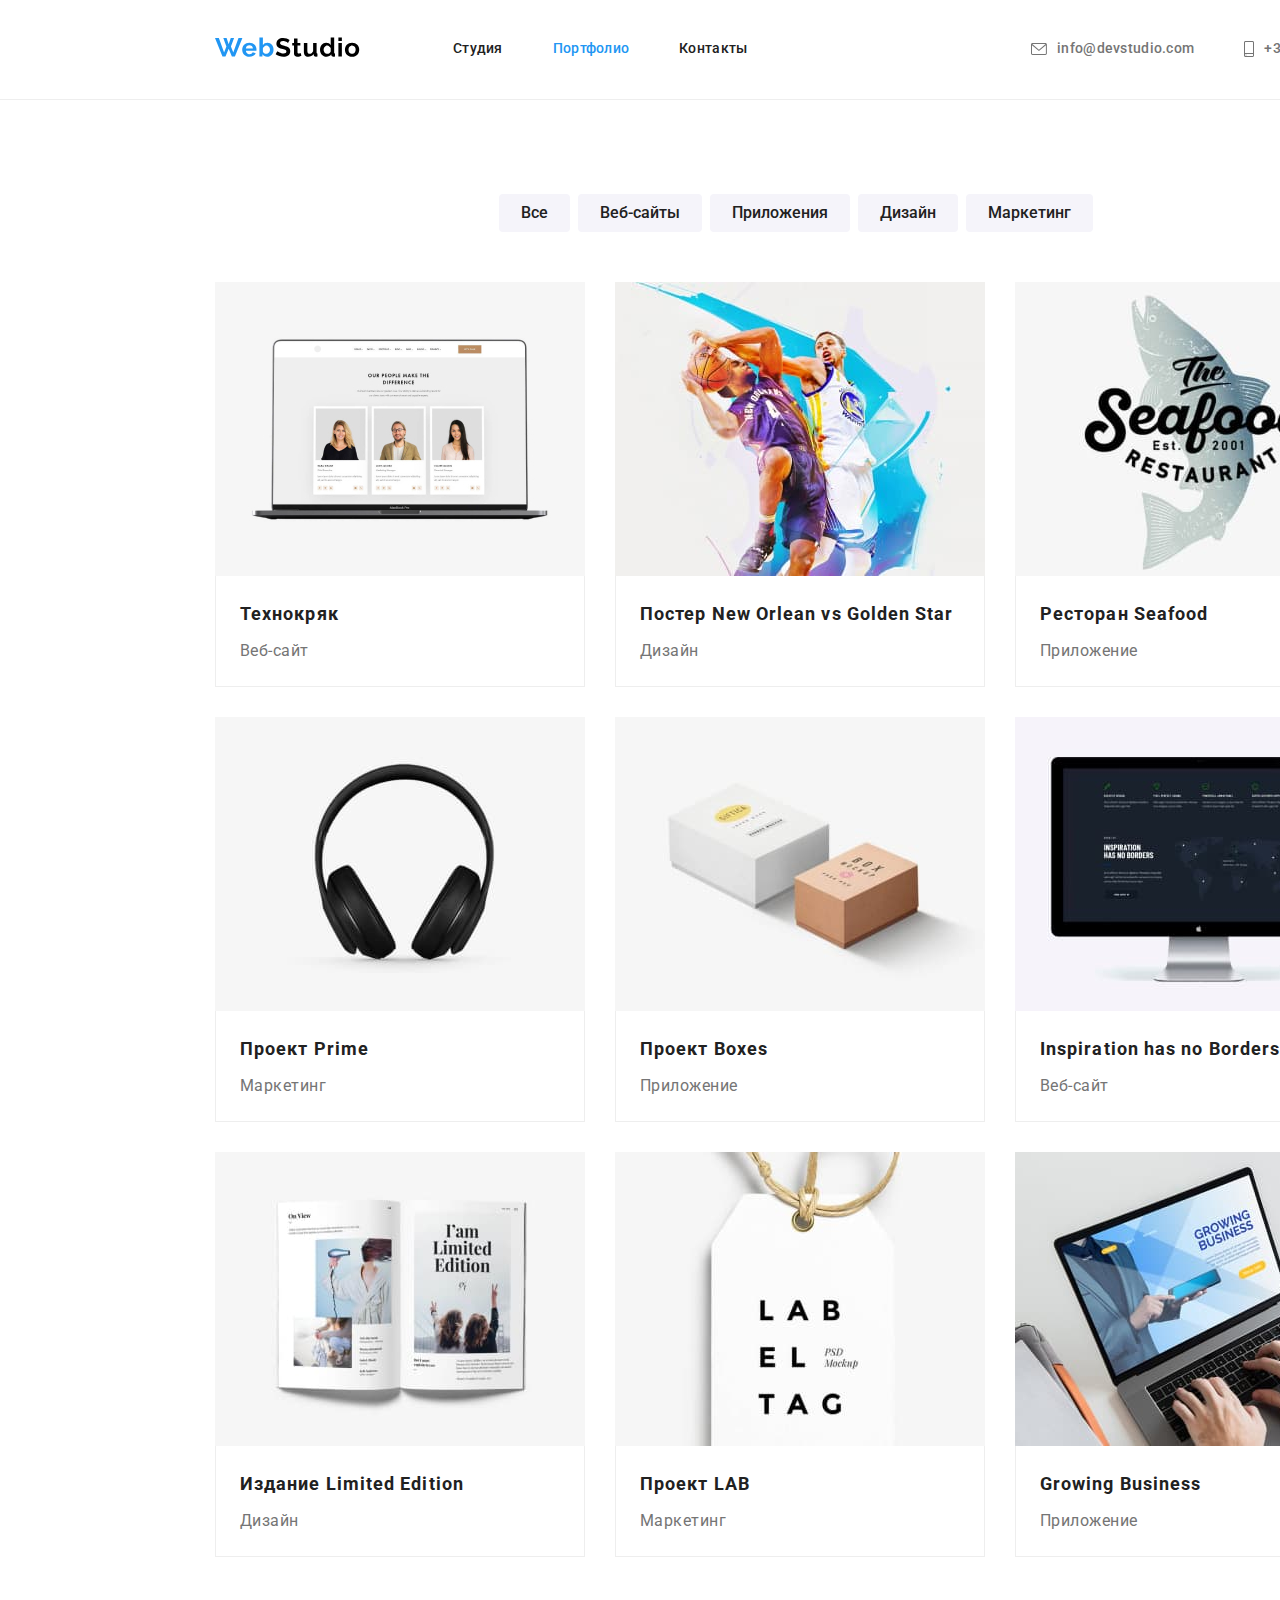
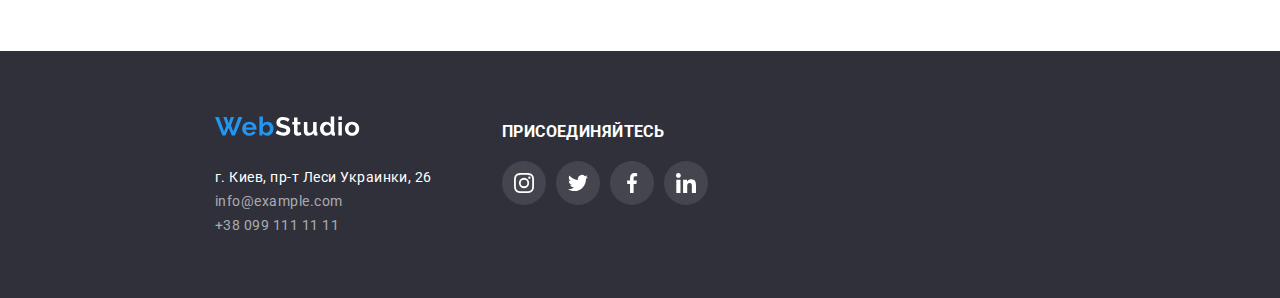
==== portfolio.html @ bab0fb68 "Добавляет файлы из пятого домашнего задания" ====
<!DOCTYPE html>
<html lang="en">
  <head>
    <meta charset="UTF-8" />
    <meta name="viewport" content="width=device-width, initial-scale=1.0" />
    <title>Портфолио</title>
    <link rel="preconnect" href="https://fonts.gstatic.com" />
    <link
      href="https://fonts.googleapis.com/css2?family=Roboto:wght@400;500;700;900&display=swap"
      rel="stylesheet"
    />
    <link
      rel="stylesheet"
      href="https://cdnjs.cloudflare.com/ajax/libs/modern-normalize/1.0.0/modern-normalize.min.css"
    />
    <link rel="stylesheet" href="./css/styles.css" />
  </head>
  <body>
    <header class="header">
      <div class="header-container flex">
        <nav class="header-site-nav flex">
          <a class="link" href="./index.html">
            <svg width="145" height="31">
              <use class="logo" href="./img/sprite.svg#ws-logo"></use>
            </svg>
          </a>
          <ul class="header-site-nav-items flex">
            <li class="list"><a class="link" href="./index.html">Студия</a></li>
            <li class="list">
              <a class="link current" href="./portfolio.html">Портфолио</a>
            </li>
            <li class="list"><a class="link" href="#">Контакты</a></li>
          </ul>
        </nav>
        <address class="header-address">
          <ul class="header-site-nav-address flex">
            <li class="list">
              <a class="link flex" href="mailto:info@devstudio.com">
                <svg width="16" height="12">
                  <use
                    class="address-icon"
                    href="./img/sprite.svg#envelope"
                  ></use>
                </svg>
                <span class="span">info@devstudio.com</span>
              </a>
            </li>
            <li class="list">
              <a class="link flex" href="tel:+380961111111">
                <svg width="10" height="16">
                  <use
                    class="address-icon"
                    href="./img/sprite.svg#smartphone"
                  ></use>
                </svg>
                <span class="span">+38 096 111 11 11</span>
              </a>
            </li>
          </ul>
        </address>
      </div>
    </header>
    <!--portfolio section-->
    <main>
      <section class="display">
        <div class="container">
          <h1 hidden>Портфолио</h1>
          <!--button container-->
          <div>
            <ul class="display-buttons">
              <li class="list">
                <button class="display-button" type="button">Все</button>
              </li>
              <li class="list">
                <button class="display-button" type="button">Веб-сайты</button>
              </li>
              <li class="list">
                <button class="display-button" type="button">Приложения</button>
              </li>
              <li class="list">
                <button class="display-button" type="button">Дизайн</button>
              </li>
              <li class="list">
                <button class="display-button" type="button">Маркетинг</button>
              </li>
            </ul>
          </div>
          <!--/button container-->
          <!--projects container-->
          <div>
            <ul class="projects flex">
              <li class="list projects-list">
                <a class="link" href="#">
                  <figure class="projects-item">
                    <div class="box">
                      <img src="./img/portfolio-img1.jpg" alt="Технокряк" />
                      <div class="overley">
                        <p class="descripnion">
                          Технокряк это современная площадка распространения
                          коронавируса. Компании используют эту платформу для
                          цифрового шпионажа и атак на защищённые сервера
                          конкурентов.
                        </p>
                      </div>
                    </div>
                    <figcaption class="projects-caption">
                      <h3 class="projects-caption-title">Технокряк</h3>
                      <p class="projects-caption-clip">Веб-сайт</p>
                    </figcaption>
                  </figure>
                </a>
              </li>
              <li class="list projects-list">
                <a class="link" href="#">
                  <figure class="projects-item">
                    <img
                      src="./img/portfolio-img2.jpg"
                      alt="Постер New Orlean vs Golden Star"
                    />
                    <figcaption class="projects-caption">
                      <h3 class="projects-caption-title">
                        Постер New Orlean vs Golden Star
                      </h3>
                      <p class="projects-caption-clip">Дизайн</p>
                    </figcaption>
                  </figure>
                </a>
              </li>
              <li class="list projects-list">
                <a class="link" href="#">
                  <figure class="projects-item">
                    <img
                      src="./img/portfolio-img3.jpg"
                      alt="Ресторан Seafood"
                    />
                    <figcaption class="projects-caption">
                      <h3 class="projects-caption-title">Ресторан Seafood</h3>
                      <p class="projects-caption-clip">Приложение</p>
                    </figcaption>
                  </figure>
                </a>
              </li>
              <li class="list projects-list">
                <a class="link" href="#">
                  <figure class="projects-item">
                    <img src="./img/portfolio-img4.jpg" alt="Проект Prime" />
                    <figcaption class="projects-caption">
                      <h3 class="projects-caption-title">Проект Prime</h3>
                      <p class="projects-caption-clip">Маркетинг</p>
                    </figcaption>
                  </figure>
                </a>
              </li>
              <li class="list projects-list">
                <a class="link" href="#">
                  <figure class="projects-item">
                    <img src="./img/portfolio-img5.jpg" alt="Проект Boxes" />
                    <figcaption class="projects-caption">
                      <h3 class="projects-caption-title">Проект Boxes</h3>
                      <p class="projects-caption-clip">Приложение</p>
                    </figcaption>
                  </figure>
                </a>
              </li>
              <li class="list projects-list">
                <a class="link" href="#">
                  <figure class="projects-item">
                    <img
                      src="./img/portfolio-img6.jpg"
                      alt="Inspiration has no Borders"
                    />
                    <figcaption class="projects-caption">
                      <h3 class="projects-caption-title">
                        Inspiration has no Borders
                      </h3>
                      <p class="projects-caption-clip">Веб-сайт</p>
                    </figcaption>
                  </figure>
                </a>
              </li>
              <li class="list projects-list">
                <a class="link" href="#">
                  <figure class="projects-item">
                    <img
                      src="./img/portfolio-img7.jpg"
                      alt="Издание Limited Edition"
                    />
                    <figcaption class="projects-caption">
                      <h3 class="projects-caption-title">
                        Издание Limited Edition
                      </h3>
                      <p class="projects-caption-clip">Дизайн</p>
                    </figcaption>
                  </figure>
                </a>
              </li>
              <li class="list projects-list">
                <a class="link" href="#">
                  <figure class="projects-item">
                    <img src="./img/portfolio-img8.jpg" alt="Проект LAB" />
                    <figcaption class="projects-caption">
                      <h3 class="projects-caption-title">Проект LAB</h3>
                      <p class="projects-caption-clip">Маркетинг</p>
                    </figcaption>
                  </figure>
                </a>
              </li>
              <li class="list projects-list">
                <a class="link" href="#">
                  <figure class="projects-item">
                    <img
                      src="./img/portfolio-img9.jpg"
                      alt="Growing Business"
                    />
                    <figcaption class="projects-caption">
                      <h3 class="projects-caption-title">Growing Business</h3>
                      <p class="projects-caption-clip">Приложение</p>
                    </figcaption>
                  </figure>
                </a>
              </li>
            </ul>
          </div>
        </div>
        <!--/projects container-->
        <!--/portfolio section-->
      </section>
    </main>
    <footer class="footer">
      <div class="footer-container flex">
        <div class="footer-contacts">
          <a class="link" href="#">
            <svg width="145" height="31">
              <use class="logo" href="./img/sprite.svg#ws-logo-light"></use>
            </svg>
          </a>
          <address class="footer-address">
            <ul>
              <li class="list">г. Киев, пр-т Леси Украинки, 26</li>
              <li class="list">
                <a class="link" href="mailto:info@example.com"
                  >info@example.com</a
                >
              </li>
              <li class="list">
                <a class="link" href="tel:+380991111111">+38 099 111 11 11</a>
              </li>
            </ul>
          </address>
        </div>
        <div class="footer-social">
          <h3 class="title-upp footer-title">присоединяйтесь</h3>
          <ul class="footer-social-items flex">
            <li class="list social-list flex">
              <a class="link flex" href="#">
                <svg width="20" height="20">
                  <use class="icon" href="./img/sprite.svg#instagram"></use>
                </svg>
              </a>
            </li>
            <li class="list social-list flex">
              <a class="link flex" href="#">
                <svg width="20" height="20">
                  <use class="icon" href="./img/sprite.svg#twitter"></use>
                </svg>
              </a>
            </li>
            <li class="list social-list flex">
              <a class="link flex" href="#">
                <svg width="20" height="20">
                  <use class="icon" href="./img/sprite.svg#facebook"></use>
                </svg>
              </a>
            </li>
            <li class="list social-list flex">
              <a class="link flex" href="#">
                <svg width="20" height="20">
                  <use class="icon" href="./img/sprite.svg#linkedin"></use>
                </svg>
              </a>
            </li>
          </ul>
        </div>
      </div>
    </footer>
  </body>
</html>
---- css/styles.css ----
:root {
  --primary-text-color: rgba(33, 33, 33, 1);
  --hover-text-color: rgba(33, 150, 243, 1);
  --light-text-color: rgba(255, 255, 255, 1);
  --light-footer-text-color: rgba(255, 255, 255, 0.6);
  --grey-text-color: rgba(117, 117, 117, 1);
  --primary-background-color: rgba(47, 48, 58, 1);
  --secondry-background-color: rgba(245, 244, 250, 1);
  --border-color: rgba(238, 238, 238, 1);
  --hero-background-color: rgba(196, 196, 196, 1);
  --gradient-background-color: rgba(47, 48, 58, 0.4);
  --icons-color: rgba(175, 177, 184, 1);
  --icons-bg-footer-color: rgba(255, 255, 255, 0.1);
  --caption-bg-color: rgba(47, 48, 58, 0.8);
}

*,
*::before,
*::after {
  margin: 0;
  padding: 0;
}

body {
  color: var(--primary-text-color);
  background-color: var(--light-text-color);
  font-family: Roboto, sans-serif;
  font-style: normal;
  letter-spacing: 0.03em;
  margin: 0;
}

.list {
  list-style-type: none;
}

.link {
  text-decoration: none;
}

.link:focus {
  outline: none;
}

.title-upp {
  text-transform: uppercase;
}
.container {
  width: 1600px;
  margin: auto;
  padding: 0 215px 94px;
}

.flex {
  display: flex;
  flex-wrap: wrap;
}
/*--header--*/

.header {
  border-bottom: 1px solid var(--border-color);
}

.header-container {
  width: 1600px;
  margin: auto;
  font-weight: 500;
  font-size: 14px;
  line-height: 1.14;
  letter-spacing: 0.02em;
  padding: 32px 215px;
}

.header-container,
.header-site-nav,
.header-site-nav-items,
.header-site-nav-address {
  justify-content: space-between;
  align-items: center;
}

.logo {
  width: 145px;
  height: 31px;
}

.header-site-nav > .link {
  margin-right: 93px;
}

.header-site-nav .link {
  color: var(--primary-text-color);
}

.header-site-nav-items .list {
  position: relative;
  height: 16px;
  width: auto;
}

.header-site-nav-items .list:not(:last-child) {
  margin-right: 50px;
}

.header-site-nav-items .link:hover::after,
.header-site-nav-items .link:active::after,
.header-site-nav-items .link:focus::after {
  content: "";
  display: inline-block;
  width: 100%;
  height: 4px;
  border-radius: 2px;
  background-color: var(--hover-text-color);
  margin-top: 39px;
}

.header-address .link {
  color: var(--grey-text-color);
  font-style: normal;
  align-items: center;
  justify-content: center;
}

.span {
  margin-left: 10px;
}

.header-site-nav-address .list:not(:last-child) {
  margin-right: 50px;
}

.address-icon {
  fill: currentColor;
}

.header .link {
  transition-property: color;
  transition-duration: 250ms;
  transition-timing-function: cubic-bezier(0.4, 0, 0.2, 1);
}

.header .link:hover,
.header .link:focus,
.header .link:active {
  color: var(--hover-text-color);
  cursor: pointer;
}

.header-site-nav .link.current {
  color: var(--hover-text-color);
}
/*--/header--*/

/*--main section--*/

.main-section {
  background-color: var(--hero-background-color);
  background-image: linear-gradient(
      var(--gradient-background-color),
      var(--gradient-background-color)
    ),
    url(../img/hero-bg-img.jpg);
  background-repeat: no-repeat;
  background-size: cover;
}

.hero {
  display: block;
  color: var(--light-text-color);
  letter-spacing: 0.06em;
  text-align: center;
  padding: 200px 0;
  margin: 0 auto;
  margin-bottom: 94px;
}

.main-section-title {
  font-family: Roboto;
  font-style: normal;
  font-weight: 900;
  font-size: 44px;
  line-height: 1.36;
  letter-spacing: 0.06em;
  width: 696px;
  min-height: 120px;
  margin: 0 auto;
  margin-bottom: 30px;
}

.main-section-link {
  font-weight: bold;
  font-size: 16px;
  line-height: 1.87;
  color: var(--light-text-color);
  background-color: var(--hover-text-color);
  padding: 10px 32px;
  border-radius: 4px;
  min-width: 200px;
  min-height: 50px;
  display: inline-block;
  margin: 0 auto;
}

/*--/main section--*/
/*--competences section--*/
.competences-list {
  width: 270px;
  min-height: 251px;
}
.competences-list:not(:last-child) {
  margin-right: 30px;
}

.competence-icon {
  background-color: var(--secondry-background-color);
  width: 270px;
  height: 120px;
  border-radius: 4px;
  margin-bottom: 30px;
  justify-content: center;
  align-items: center;
}

.competences-title {
  font-weight: bold;
  font-size: 14px;
  line-height: 1.14;
  margin-bottom: 10px;
}

.competences-text {
  font-weight: normal;
  font-size: 14px;
  line-height: 1.71;
  color: var(--grey-text-color);
}

/*--/competences section--*/
/*--what we do section--*/
.title {
  font-weight: bold;
  font-size: 36px;
  line-height: 1.16;
  text-align: center;
  margin-bottom: 50px;
}
.business-list {
  width: 370px;
  min-height: 294px;
  position: relative;
}

.business-list:not(:last-child) {
  margin-right: 30px;
}

.business-caption {
  position: absolute;
  font-weight: bold;
  font-size: 14px;
  line-height: 1.14;
  align-items: center;
  justify-content: center;
  color: var(--light-text-color);
  width: 370px;
  height: 70px;
  background-color: var(--caption-bg-color);
  bottom: 0;
}

/*--/what we do section--*/
/*--our team section--*/

.team {
  background-color: var(--secondry-background-color);
  padding-top: 94px;
}

.team-item {
  background-color: var(--light-text-color);
  text-align: center;
  border-radius: 0px 0px 4px 4px;
  box-shadow: 0px 1px 3px rgba(0, 0, 0, 0.12), 0px 1px 1px rgba(0, 0, 0, 0.14),
    0px 2px 1px rgba(0, 0, 0, 0.2);
}

.team-list {
  width: 270px;
  min-height: 368px;
}

.team-list:not(:last-child) {
  margin-right: 30px;
}

.team-caption {
  padding: 30px 0;
}
.team-caption-names {
  font-weight: 500;
  font-size: 16px;
  line-height: 1.19;
  margin-bottom: 10px;
}

.team-caption-position {
  font-weight: normal;
  font-size: 16px;
  line-height: 1.19;
  color: var(--grey-text-color);
}

.icon {
  fill: var(--icons-color);
}

.social-items {
  margin: 16px 32px 0;
}

.social-list .link {
  display: flex;
  width: 44px;
  height: 44px;
  border-radius: 50%;
  justify-content: center;
  align-items: center;
  transition-property: background-color;
  transition-duration: 250ms;
  transition-timing-function: cubic-bezier(0.4, 0, 0.2, 1);
}

.social-list:not(:last-child) {
  margin-right: 10px;
}

.social-list .link .icon {
  transition-property: fill;
  transition-duration: 250ms;
  transition-timing-function: cubic-bezier(0.4, 0, 0.2, 1);
}

.social-list .link:hover .icon,
.social-list .link:active .icon,
.social-list .link:focus .icon {
  fill: var(--light-text-color);
}

.social-list .link:hover,
.social-list .link:active,
.social-list .link:focus {
  background-color: var(--hover-text-color);
}

/*--our team section--*/
/*--customers section--*/

.customers {
  padding-top: 94px;
}

.customers-list .link {
  width: 170px;
  height: 90px;
  border: 1px solid var(--icons-color);
  border-radius: 4px;
  justify-content: center;
  align-items: center;
  transition-property: border;
  transition-duration: 250ms;
  transition-timing-function: cubic-bezier(0.4, 0, 0.2, 1);
}

.customers-list:not(:last-child) {
  margin-right: 30px;
}

.customers-list .link .icon {
  transition-property: fill;
  transition-duration: 250ms;
  transition-timing-function: cubic-bezier(0.4, 0, 0.2, 1);
}

.customers-list .link:hover .icon,
.customers-list .link:active .icon,
.customers-list .link:focus .icon {
  fill: var(--hover-text-color);
}

.customers-list .link:hover,
.customers-list .link:active,
.customers-list .link:focus {
  border: 1px solid var(--hover-text-color);
}

/*--customers section-*/
/*--footer--*/

.footer {
  background-color: var(--primary-background-color);
}

.footer-container {
  width: 1600px;
  margin: auto;
  padding: 60px 215px;
}

.footer-address {
  font-weight: normal;
  font-size: 14px;
  line-height: 1.71;
  color: var(--light-text-color);
  font-style: normal;
  margin-top: 20px;
}

.footer-address .link {
  color: var(--light-footer-text-color);
  margin-top: 9px;
}

.footer-social {
  margin-top: 12px;
  margin-left: 70px;
  font-style: normal;
  font-weight: bold;
  font-size: 14px;
  line-height: 1.14;
  letter-spacing: 0.03em;
  color: var(--light-text-color);
}

.footer-title {
  margin-bottom: 20px;
}

.footer .social-list .link {
  background-color: var(--icons-bg-footer-color);
  transition-property: background-color;
  transition-duration: 250ms;
  transition-timing-function: cubic-bezier(0.4, 0, 0.2, 1);
}

.footer .social-list .link:hover,
.footer .social-list .link:active,
.footer .social-list .link:focus {
  background-color: var(--hover-text-color);
}

.footer .icon {
  fill: var(--light-text-color);
}

/*--/footer--*/
/*--display section--*/

.display {
}

/*--button container--*/

.display-buttons {
  display: flex;
  flex-wrap: wrap;
  justify-content: center;
  margin: 94px 215px 50px;
}

.display-button {
  font-weight: 500;
  font-size: 16px;
  line-height: 1.62;
  color: var(--primary-text-color);
  background-color: var(--secondry-background-color);
  border: 0px;
  border-radius: 4px;
  padding: 6px 22px;
  margin-right: 8px;
  transition-property: outline, background-color, color, box-shadow;
  transition-duration: 250ms;
  transition-timing-function: cubic-bezier(0.4, 0, 0.2, 1);
}

.display-button:hover,
.display-button:focus,
.display-button:active {
  outline: none;
  background-color: var(--hover-text-color);
  color: var(--light-text-color);
  cursor: pointer;
  box-shadow: 0px 3px 1px rgba(0, 0, 0, 0.1), 0px 1px 2px rgba(0, 0, 0, 0.08),
    0px 2px 2px rgba(0, 0, 0, 0.12);
}

/*--/button container--*/
/*--projects container--*/

.projects-list .link {
  display: inline-block;
  width: 370px;
  min-height: 404px;
  font-size: 0;
  transition-property: outline, box-shadow;
  transition-duration: 250ms;
  transition-timing-function: cubic-bezier(0.4, 0, 0.2, 1);
}

.projects-list:not(:nth-child(3n)) {
  margin-right: 30px;
}

.projects-list:not(:nth-last-child(-n + 3)) {
  margin-bottom: 30px;
}

.projects-list img {
  width: 370px;
  min-height: 294px;
}

.projects-item {
  font-size: 0;
}

.projects-list .link:hover,
.projects-list .link:active,
.projects-list .link:focus {
  outline: none;
  box-shadow: 0px 1px 1px rgba(0, 0, 0, 0.12), 0px 4px 4px rgba(0, 0, 0, 0.06),
    1px 4px 6px rgba(0, 0, 0, 0.16);
}

.projects-caption {
  padding: 20px 24px;
  min-height: 70px;
  border-right: 1px solid var(--border-color);
  border-left: 1px solid var(--border-color);
  border-bottom: 1px solid var(--border-color);
}

.projects-caption-title {
  font-weight: bold;
  font-size: 18px;
  line-height: 2;
  letter-spacing: 0.06em;
  color: var(--primary-text-color);
  margin-bottom: 4px;
}

.projects-caption-clip {
  font-weight: normal;
  font-size: 16px;
  line-height: 1.87;
  color: var(--grey-text-color);
}

/*--/projects container--*/

/*--overley--*/
.box {
  position: relative;
  overflow: hidden;
}
.overley {
  position: absolute;
  width: 100%;
  height: 100%;
  padding: 63px 24px;
  background-color: var(--hover-text-color);
  opacity: 0.9;
  transform: translatey(0%);
  transition-property: transform;
  transition-duration: 250ms;
  transition-timing-function: cubic-bezier(0.4, 0, 0.2, 1);
  transition-delay: 0;
}

.projects-list .link:hover .overley,
.projects-list .link:active .overley,
.projects-list .link:focus .overley {
  transform: translateY(-100%);
}

.descripnion {
  font-weight: normal;
  font-size: 18px;
  line-height: 1.56;
  color: var(--light-text-color);
}
/*--/overley--*/

/*--/portfolio section--*/

/*--modal window--*/
.backdrop {
  display: flex;
  position: fixed;
  top: 0;
  left: 0;
  bottom: 0;
  right: 0;
  background-color: rgba(0, 0, 0, 0.2);
}
.modal {
  margin: auto;
  width: 530px;
  min-height: 580px;
  background-color: var(--light-text-color);
  box-shadow: 0px 1px 3px rgba(0, 0, 0, 0.12), 0px 1px 1px rgba(0, 0, 0, 0.14),
    0px 2px 1px rgba(0, 0, 0, 0.2);
  border-radius: 4px;
}

.close-modal-btn {
  width: 30px;
  height: 30px;
  margin: 8px 8px auto auto;
  border: 1px solid rgba(0, 0, 0, 0.1);
  border-radius: 50%;
  outline: none;
  background-color: var(--light-text-color);
  cursor: pointer;
}

.close-modal-btn:hover svg,
.close-modal-btn:active svg,
.close-modal-btn:focus svg {
  fill: var(--hover-text-color);
}

.close-modal-btn svg {
  transition-property: fill;
  transition-duration: 250ms;
  transition-timing-function: cubic-bezier(0.4, 0, 0.2, 1);
}

.is-hidden {
  visibility: hidden;
  opacity: 0;
  pointer-events: none;
}
/*--modal window--*/
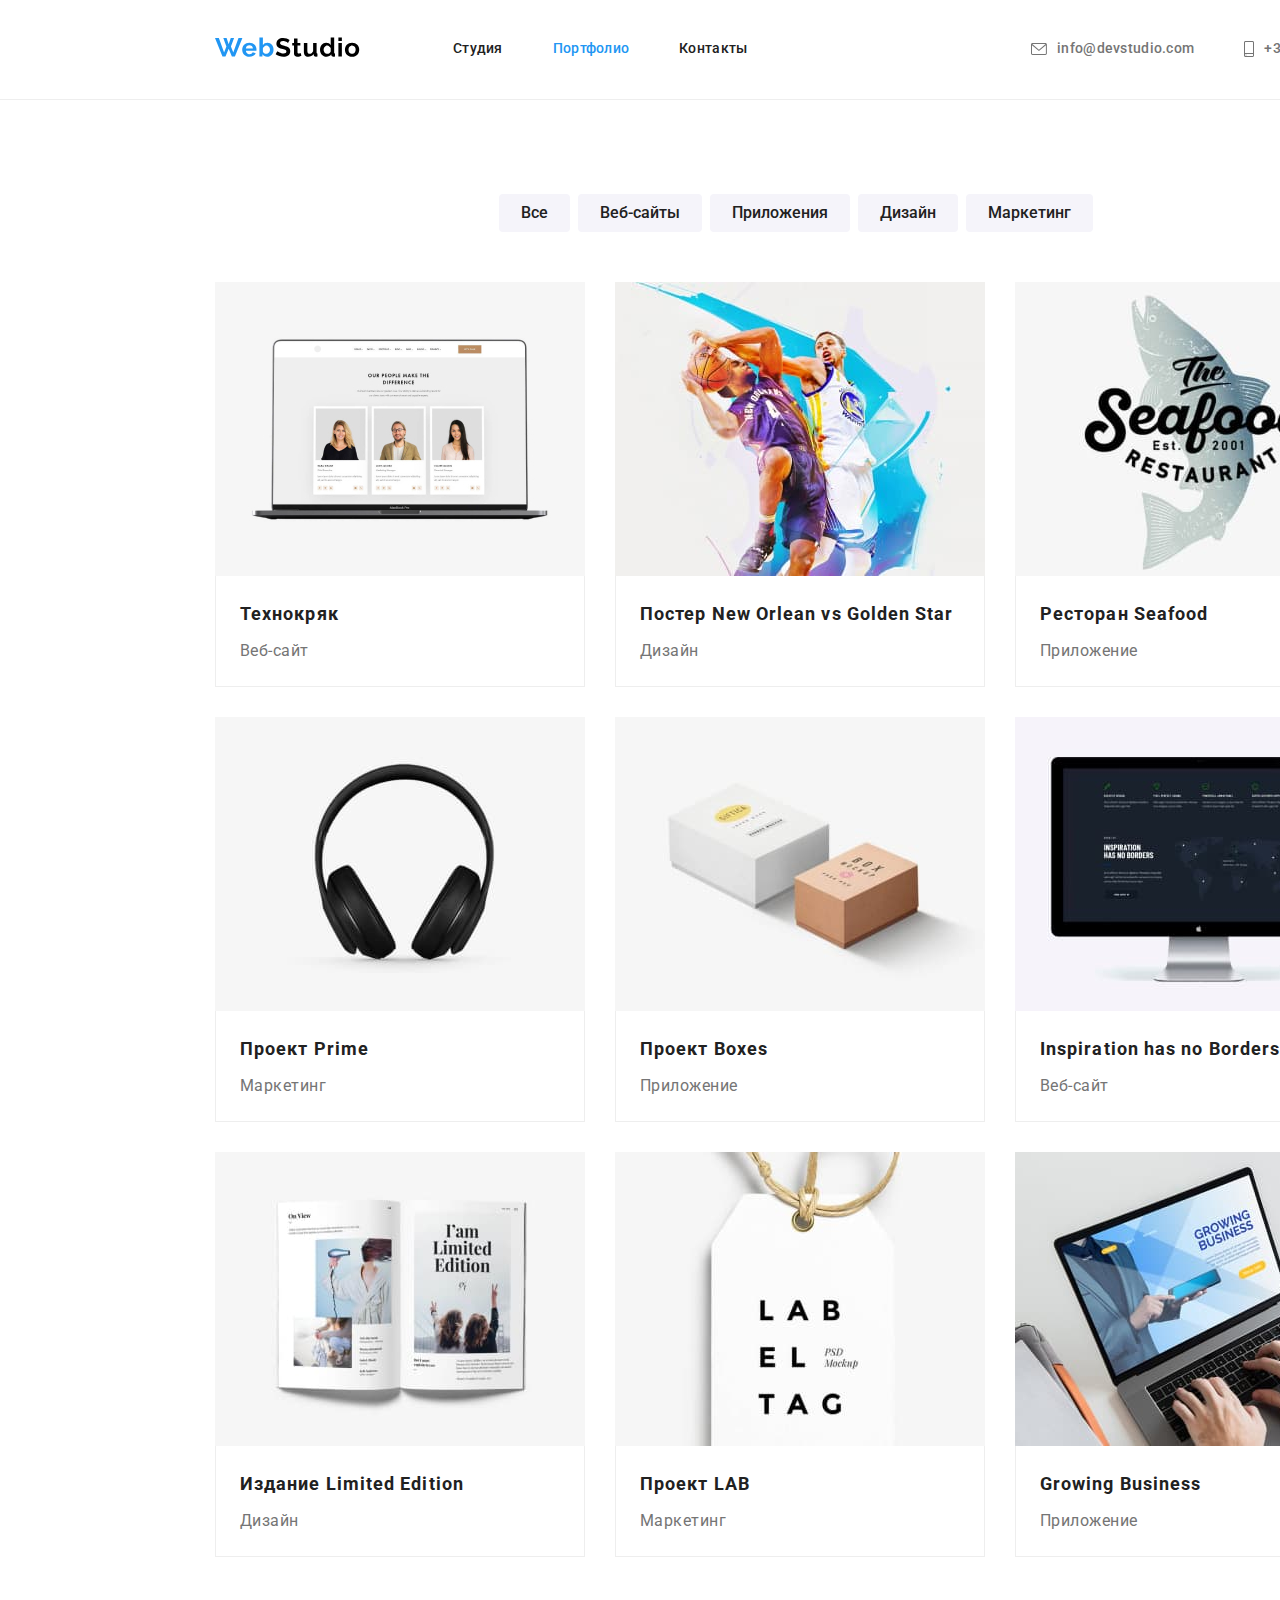
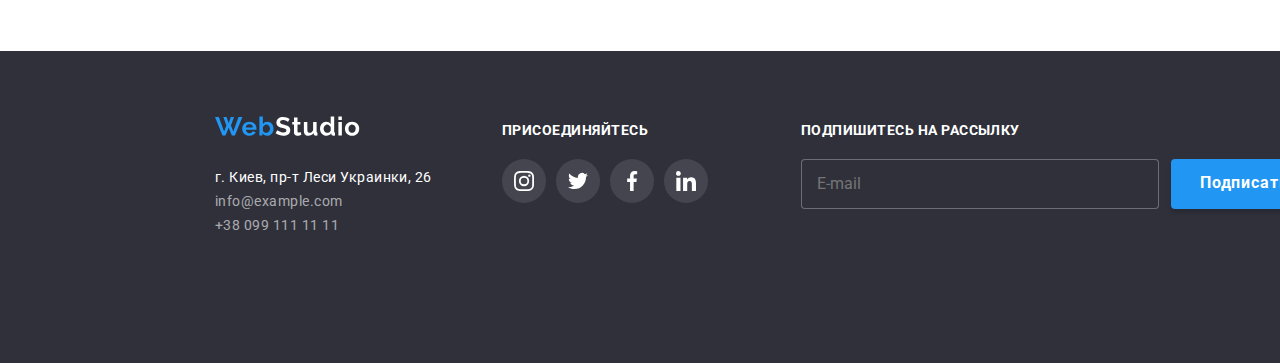
==== commit 87fae224: "Добавляет стили обеим формам" ====
--- a/portfolio.html
+++ b/portfolio.html
@@ -281,6 +281,24 @@
             </li>
           </ul>
         </div>
+        <form class="footer-form">
+          <h3 class="title-upp footer-title">Подпишитесь на рассылку</h3>
+          <div class="flex">
+            <label for="footer-mail"></label>
+            <input
+              type="email"
+              placeholder="E-mail"
+              id="footer-mail"
+              class="footer-mail footer"
+            />
+            <button type="submit" class="subscribe-btn flex">
+              Подписаться
+              <svg class="footer-btn-icon" width="24" height="24">
+                <use href="./img/sprite.svg#send"></use>
+              </svg>
+            </button>
+          </div>
+        </form>
       </div>
     </footer>
   </body>
--- a/css/styles.css
+++ b/css/styles.css
@@ -398,6 +398,7 @@
 
 .footer {
   background-color: var(--primary-background-color);
+  color: var(--light-text-color);
 }
 
 .footer-container {
@@ -410,7 +411,7 @@
   font-weight: normal;
   font-size: 14px;
   line-height: 1.71;
-  color: var(--light-text-color);
+
   font-style: normal;
   margin-top: 20px;
 }
@@ -423,16 +424,14 @@
 .footer-social {
   margin-top: 12px;
   margin-left: 70px;
+}
+
+.footer-title {
+  margin-bottom: 20px;
   font-style: normal;
   font-weight: bold;
   font-size: 14px;
   line-height: 1.14;
-  letter-spacing: 0.03em;
-  color: var(--light-text-color);
-}
-
-.footer-title {
-  margin-bottom: 20px;
 }
 
 .footer .social-list .link {
@@ -450,6 +449,45 @@
 
 .footer .icon {
   fill: var(--light-text-color);
+}
+
+.footer-form {
+  margin: 12px 0 94px 93px;
+}
+
+.footer-mail {
+  width: 358px;
+  height: 50px;
+  border: 1px solid rgba(255, 255, 255, 0.3);
+  border-radius: 4px;
+  padding: 15px;
+  font-weight: normal;
+  font-size: 16px;
+  line-height: 1.25;
+  align-items: center;
+  color: var(--light-footer-text-color);
+  margin-right: 12px;
+}
+
+.subscribe-btn {
+  min-width: 200px;
+  height: 50px;
+  background-color: var(--hover-text-color);
+  box-shadow: 0px 4px 4px rgba(0, 0, 0, 0.15);
+  border-radius: 4px;
+  font-weight: bold;
+  font-size: 16px;
+  line-height: 1.87x;
+  align-items: center;
+  justify-content: center;
+  letter-spacing: 0.06em;
+  color: var(--light-text-color);
+  border: none;
+  cursor: pointer;
+}
+
+.footer-btn-icon {
+  margin-left: 10px;
 }
 
 /*--/footer--*/
@@ -603,6 +641,7 @@
   background-color: rgba(0, 0, 0, 0.2);
 }
 .modal {
+  position: relative;
   margin: auto;
   width: 530px;
   min-height: 580px;
@@ -613,9 +652,11 @@
 }
 
 .close-modal-btn {
+  position: absolute;
   width: 30px;
   height: 30px;
-  margin: 8px 8px auto auto;
+  top: 8px;
+  right: 8px;
   border: 1px solid rgba(0, 0, 0, 0.1);
   border-radius: 50%;
   outline: none;
@@ -640,4 +681,77 @@
   opacity: 0;
   pointer-events: none;
 }
+
+.modal-form {
+  height: 100%;
+  width: 100%;
+  padding: 40px;
+}
+
+.modal-title {
+  font-weight: bold;
+  font-size: 20px;
+  line-height: 1.15;
+  text-align: center;
+  margin-bottom: 12px;
+}
+
+.modal-label {
+  display: block;
+  position: relative;
+  font-weight: normal;
+  font-size: 12px;
+  line-height: 1.16x;
+  letter-spacing: 0.01em;
+  color: var(--grey-text-color);
+  margin-bottom: 4px;
+}
+
+.modal-input {
+  display: block;
+  width: 448px;
+  height: 40px;
+  border: 1px solid rgba(33, 33, 33, 0.2);
+  border-radius: 4px;
+  margin-bottom: 10px;
+  padding-left: 42px;
+}
+
+.modal-container {
+  position: absolute;
+  width: 42px;
+  height: 40px;
+  top: 18px;
+  align-items: center;
+  justify-content: center;
+}
+
+.modal-icon {
+  fill: var(--primary-text-color);
+}
+
+.modal-mess {
+  height: 120px;
+  padding: 12px 16px;
+  letter-spacing: 0.01em;
+  opacity: 0.5;
+}
+
+.modal-agreement {
+  margin: 20px 13px 40px;
+  font-weight: normal;
+  font-size: 14px;
+  line-height: 1.71;
+  color: var(--grey-text-color);
+  align-items: center;
+  justify-content: space-between;
+}
+
+.modal-link {
+  color: var(--hover-text-color);
+}
+
+.send-data-btn {
+  margin: 0 163px;
+}
 /*--modal window--*/
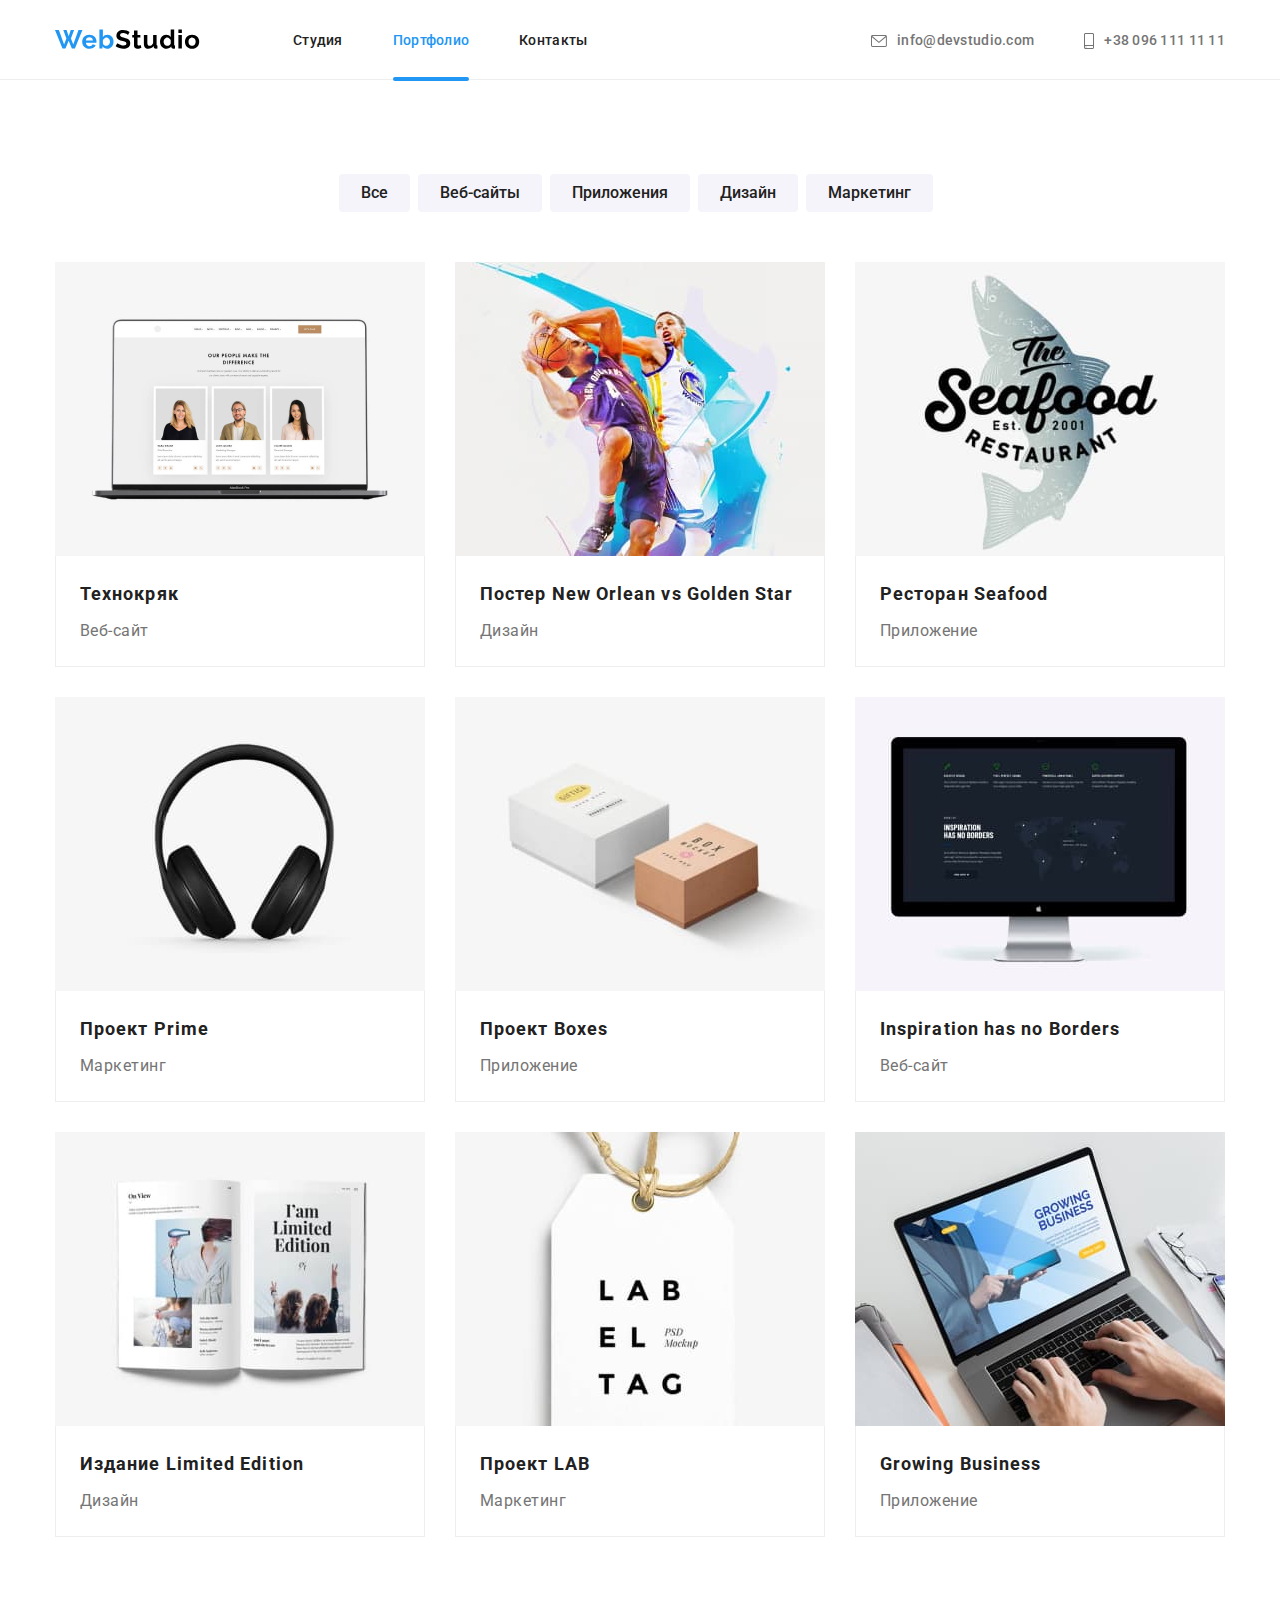
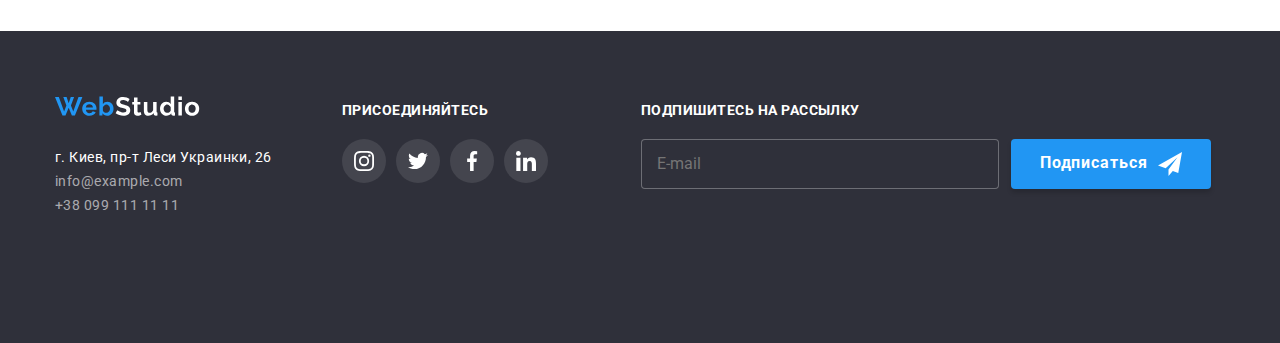
==== commit 19bc1aba: "Уменьшает хэдер ,добавляет оверлэй всем карточкам в портфолио, вводит переменную transition, добавля" ====
--- a/portfolio.html
+++ b/portfolio.html
@@ -113,10 +113,20 @@
               <li class="list projects-list">
                 <a class="link" href="#">
                   <figure class="projects-item">
-                    <img
-                      src="./img/portfolio-img2.jpg"
-                      alt="Постер New Orlean vs Golden Star"
-                    />
+                    <div class="box">
+                      <img
+                        src="./img/portfolio-img2.jpg"
+                        alt="Постер New Orlean vs Golden Star"
+                      />
+                      <div class="overley">
+                        <p class="descripnion">
+                          Технокряк это современная площадка распространения
+                          коронавируса. Компании используют эту платформу для
+                          цифрового шпионажа и атак на защищённые сервера
+                          конкурентов.
+                        </p>
+                      </div>
+                    </div>
                     <figcaption class="projects-caption">
                       <h3 class="projects-caption-title">
                         Постер New Orlean vs Golden Star
@@ -129,10 +139,20 @@
               <li class="list projects-list">
                 <a class="link" href="#">
                   <figure class="projects-item">
-                    <img
-                      src="./img/portfolio-img3.jpg"
-                      alt="Ресторан Seafood"
-                    />
+                    <div class="box">
+                      <img
+                        src="./img/portfolio-img3.jpg"
+                        alt="Ресторан Seafood"
+                      />
+                      <div class="overley">
+                        <p class="descripnion">
+                          Технокряк это современная площадка распространения
+                          коронавируса. Компании используют эту платформу для
+                          цифрового шпионажа и атак на защищённые сервера
+                          конкурентов.
+                        </p>
+                      </div>
+                    </div>
                     <figcaption class="projects-caption">
                       <h3 class="projects-caption-title">Ресторан Seafood</h3>
                       <p class="projects-caption-clip">Приложение</p>
@@ -143,7 +163,17 @@
               <li class="list projects-list">
                 <a class="link" href="#">
                   <figure class="projects-item">
-                    <img src="./img/portfolio-img4.jpg" alt="Проект Prime" />
+                    <div class="box">
+                      <img src="./img/portfolio-img4.jpg" alt="Проект Prime" />
+                      <div class="overley">
+                        <p class="descripnion">
+                          Технокряк это современная площадка распространения
+                          коронавируса. Компании используют эту платформу для
+                          цифрового шпионажа и атак на защищённые сервера
+                          конкурентов.
+                        </p>
+                      </div>
+                    </div>
                     <figcaption class="projects-caption">
                       <h3 class="projects-caption-title">Проект Prime</h3>
                       <p class="projects-caption-clip">Маркетинг</p>
@@ -154,7 +184,17 @@
               <li class="list projects-list">
                 <a class="link" href="#">
                   <figure class="projects-item">
-                    <img src="./img/portfolio-img5.jpg" alt="Проект Boxes" />
+                    <div class="box">
+                      <img src="./img/portfolio-img5.jpg" alt="Проект Boxes" />
+                      <div class="overley">
+                        <p class="descripnion">
+                          Технокряк это современная площадка распространения
+                          коронавируса. Компании используют эту платформу для
+                          цифрового шпионажа и атак на защищённые сервера
+                          конкурентов.
+                        </p>
+                      </div>
+                    </div>
                     <figcaption class="projects-caption">
                       <h3 class="projects-caption-title">Проект Boxes</h3>
                       <p class="projects-caption-clip">Приложение</p>
@@ -165,10 +205,20 @@
               <li class="list projects-list">
                 <a class="link" href="#">
                   <figure class="projects-item">
-                    <img
-                      src="./img/portfolio-img6.jpg"
-                      alt="Inspiration has no Borders"
-                    />
+                    <div class="box">
+                      <img
+                        src="./img/portfolio-img6.jpg"
+                        alt="Inspiration has no Borders"
+                      />
+                      <div class="overley">
+                        <p class="descripnion">
+                          Технокряк это современная площадка распространения
+                          коронавируса. Компании используют эту платформу для
+                          цифрового шпионажа и атак на защищённые сервера
+                          конкурентов.
+                        </p>
+                      </div>
+                    </div>
                     <figcaption class="projects-caption">
                       <h3 class="projects-caption-title">
                         Inspiration has no Borders
@@ -181,10 +231,20 @@
               <li class="list projects-list">
                 <a class="link" href="#">
                   <figure class="projects-item">
-                    <img
-                      src="./img/portfolio-img7.jpg"
-                      alt="Издание Limited Edition"
-                    />
+                    <div class="box">
+                      <img
+                        src="./img/portfolio-img7.jpg"
+                        alt="Издание Limited Edition"
+                      />
+                      <div class="overley">
+                        <p class="descripnion">
+                          Технокряк это современная площадка распространения
+                          коронавируса. Компании используют эту платформу для
+                          цифрового шпионажа и атак на защищённые сервера
+                          конкурентов.
+                        </p>
+                      </div>
+                    </div>
                     <figcaption class="projects-caption">
                       <h3 class="projects-caption-title">
                         Издание Limited Edition
@@ -197,7 +257,17 @@
               <li class="list projects-list">
                 <a class="link" href="#">
                   <figure class="projects-item">
-                    <img src="./img/portfolio-img8.jpg" alt="Проект LAB" />
+                    <div class="box">
+                      <img src="./img/portfolio-img8.jpg" alt="Проект LAB" />
+                      <div class="overley">
+                        <p class="descripnion">
+                          Технокряк это современная площадка распространения
+                          коронавируса. Компании используют эту платформу для
+                          цифрового шпионажа и атак на защищённые сервера
+                          конкурентов.
+                        </p>
+                      </div>
+                    </div>
                     <figcaption class="projects-caption">
                       <h3 class="projects-caption-title">Проект LAB</h3>
                       <p class="projects-caption-clip">Маркетинг</p>
@@ -208,10 +278,20 @@
               <li class="list projects-list">
                 <a class="link" href="#">
                   <figure class="projects-item">
-                    <img
-                      src="./img/portfolio-img9.jpg"
-                      alt="Growing Business"
-                    />
+                    <div class="box">
+                      <img
+                        src="./img/portfolio-img9.jpg"
+                        alt="Growing Business"
+                      />
+                      <div class="overley">
+                        <p class="descripnion">
+                          Технокряк это современная площадка распространения
+                          коронавируса. Компании используют эту платформу для
+                          цифрового шпионажа и атак на защищённые сервера
+                          конкурентов.
+                        </p>
+                      </div>
+                    </div>
                     <figcaption class="projects-caption">
                       <h3 class="projects-caption-title">Growing Business</h3>
                       <p class="projects-caption-clip">Приложение</p>
--- a/css/styles.css
+++ b/css/styles.css
@@ -12,6 +12,7 @@
   --icons-color: rgba(175, 177, 184, 1);
   --icons-bg-footer-color: rgba(255, 255, 255, 0.1);
   --caption-bg-color: rgba(47, 48, 58, 0.8);
+  --transition-animation: 1250ms cubic-bezier(0.4, 0, 0.2, 1);
 }
 
 *,
@@ -46,9 +47,9 @@
   text-transform: uppercase;
 }
 .container {
-  width: 1600px;
+  width: 1170px;
   margin: auto;
-  padding: 0 215px 94px;
+  padding-bottom: 94px;
 }
 
 .flex {
@@ -59,16 +60,17 @@
 
 .header {
   border-bottom: 1px solid var(--border-color);
+  height: 80px;
+  padding: 24px 0;
 }
 
 .header-container {
-  width: 1600px;
+  width: 1170px;
   margin: auto;
   font-weight: 500;
   font-size: 14px;
   line-height: 1.14;
   letter-spacing: 0.02em;
-  padding: 32px 215px;
 }
 
 .header-container,
@@ -104,14 +106,15 @@
 
 .header-site-nav-items .link:hover::after,
 .header-site-nav-items .link:active::after,
-.header-site-nav-items .link:focus::after {
+.header-site-nav-items .link:focus::after,
+.current::after {
   content: "";
   display: inline-block;
   width: 100%;
   height: 4px;
   border-radius: 2px;
   background-color: var(--hover-text-color);
-  margin-top: 39px;
+  margin-top: 28px;
 }
 
 .header-address .link {
@@ -134,9 +137,7 @@
 }
 
 .header .link {
-  transition-property: color;
-  transition-duration: 250ms;
-  transition-timing-function: cubic-bezier(0.4, 0, 0.2, 1);
+  transition: color var(--transition-animation);
 }
 
 .header .link:hover,
@@ -175,8 +176,6 @@
 }
 
 .main-section-title {
-  font-family: Roboto;
-  font-style: normal;
   font-weight: 900;
   font-size: 44px;
   line-height: 1.36;
@@ -325,9 +324,7 @@
   border-radius: 50%;
   justify-content: center;
   align-items: center;
-  transition-property: background-color;
-  transition-duration: 250ms;
-  transition-timing-function: cubic-bezier(0.4, 0, 0.2, 1);
+  transition: background-color var(--transition-animation);
 }
 
 .social-list:not(:last-child) {
@@ -335,9 +332,7 @@
 }
 
 .social-list .link .icon {
-  transition-property: fill;
-  transition-duration: 250ms;
-  transition-timing-function: cubic-bezier(0.4, 0, 0.2, 1);
+  transition: fill var(--transition-animation);
 }
 
 .social-list .link:hover .icon,
@@ -366,9 +361,7 @@
   border-radius: 4px;
   justify-content: center;
   align-items: center;
-  transition-property: border;
-  transition-duration: 250ms;
-  transition-timing-function: cubic-bezier(0.4, 0, 0.2, 1);
+  transition: border var(--transition-animation);
 }
 
 .customers-list:not(:last-child) {
@@ -376,9 +369,7 @@
 }
 
 .customers-list .link .icon {
-  transition-property: fill;
-  transition-duration: 250ms;
-  transition-timing-function: cubic-bezier(0.4, 0, 0.2, 1);
+  transition: fill var(--transition-animation);
 }
 
 .customers-list .link:hover .icon,
@@ -402,9 +393,9 @@
 }
 
 .footer-container {
-  width: 1600px;
+  width: 1170px;
   margin: auto;
-  padding: 60px 215px;
+  padding: 60px 0;
 }
 
 .footer-address {
@@ -436,9 +427,7 @@
 
 .footer .social-list .link {
   background-color: var(--icons-bg-footer-color);
-  transition-property: background-color;
-  transition-duration: 250ms;
-  transition-timing-function: cubic-bezier(0.4, 0, 0.2, 1);
+  transition: background-color var(--transition-animation);
 }
 
 .footer .social-list .link:hover,
@@ -515,9 +504,9 @@
   border-radius: 4px;
   padding: 6px 22px;
   margin-right: 8px;
-  transition-property: outline, background-color, color, box-shadow;
-  transition-duration: 250ms;
-  transition-timing-function: cubic-bezier(0.4, 0, 0.2, 1);
+  transition: outline var(--transition-animation),
+    background-color var(--transition-animation),
+    color var(--transition-animation), box-shadowvar(--transition-animation);
 }
 
 .display-button:hover,
@@ -539,9 +528,8 @@
   width: 370px;
   min-height: 404px;
   font-size: 0;
-  transition-property: outline, box-shadow;
-  transition-duration: 250ms;
-  transition-timing-function: cubic-bezier(0.4, 0, 0.2, 1);
+  transition: outline var(--transition-animation),
+    box-shadow var(--transition-animation);
 }
 
 .projects-list:not(:nth-child(3n)) {
@@ -608,10 +596,7 @@
   background-color: var(--hover-text-color);
   opacity: 0.9;
   transform: translatey(0%);
-  transition-property: transform;
-  transition-duration: 250ms;
-  transition-timing-function: cubic-bezier(0.4, 0, 0.2, 1);
-  transition-delay: 0;
+  transition: transform var(--transition-animation);
 }
 
 .projects-list .link:hover .overley,
@@ -638,7 +623,9 @@
   left: 0;
   bottom: 0;
   right: 0;
+  opacity: 1;
   background-color: rgba(0, 0, 0, 0.2);
+  transition: opacity var(--transition-animation);
 }
 .modal {
   position: relative;
@@ -671,9 +658,7 @@
 }
 
 .close-modal-btn svg {
-  transition-property: fill;
-  transition-duration: 250ms;
-  transition-timing-function: cubic-bezier(0.4, 0, 0.2, 1);
+  transition: fill var(--transition-animation);
 }
 
 .is-hidden {
@@ -696,9 +681,12 @@
   margin-bottom: 12px;
 }
 
+.modal-field {
+  position: relative;
+}
+
 .modal-label {
   display: block;
-  position: relative;
   font-weight: normal;
   font-size: 12px;
   line-height: 1.16x;
@@ -715,30 +703,48 @@
   border-radius: 4px;
   margin-bottom: 10px;
   padding-left: 42px;
-}
-
-.modal-container {
+  transition: border-color var(--transition-animation);
+  cursor: pointer;
+}
+
+.modal-icons {
   position: absolute;
-  width: 42px;
-  height: 40px;
-  top: 18px;
-  align-items: center;
-  justify-content: center;
-}
-
+  left: 21px;
+  transform: translateX(-50%);
+  bottom: 13px;
+  color: var(--primary-text-color);
+  transition: color var(--transition-animation);
+}
 .modal-icon {
-  fill: var(--primary-text-color);
-}
-
-.modal-mess {
+  fill: currentColor;
+}
+
+.modal-input:hover + .modal-icons,
+.modal-input:focus + .modal-icons,
+.modal-input:active + .modal-icons {
+  color: var(--hover-text-color);
+}
+
+.modal-input:hover,
+.modal-input:focus,
+.modal-input:active {
+  border-color: var(--hover-text-color);
+  outline: none;
+  opacity: 1;
+}
+
+.modal-message {
   height: 120px;
   padding: 12px 16px;
   letter-spacing: 0.01em;
   opacity: 0.5;
+  overflow: auto;
+  resize: none;
+  transition: opacity var(--transition-animation);
 }
 
 .modal-agreement {
-  margin: 20px 13px 40px;
+  margin: 20px 13px 30px;
   font-weight: normal;
   font-size: 14px;
   line-height: 1.71;
@@ -747,11 +753,35 @@
   justify-content: space-between;
 }
 
+.modal-checkbox {
+  -moz-appearance: none;
+  -webkit-appearance: none;
+  appearance: none;
+  position: absolute;
+}
+
+.modal-agreement::before {
+  display: inline-block;
+  content: "";
+  height: 15px;
+  width: 14px;
+  margin-right: 7px;
+  background-image: url(../img/checkbox.svg);
+  background-repeat: no-repeat;
+  background-size: contain;
+  transition: background-image var(--transition-animation);
+}
+
+.modal-checkbox:checked + .modal-agreement::before {
+  background-image: url(../img/checkbox-checked.svg);
+}
+
 .modal-link {
   color: var(--hover-text-color);
+  margin-left: 3px;
 }
 
 .send-data-btn {
-  margin: 0 163px;
+  margin: 0 123px;
 }
 /*--modal window--*/
